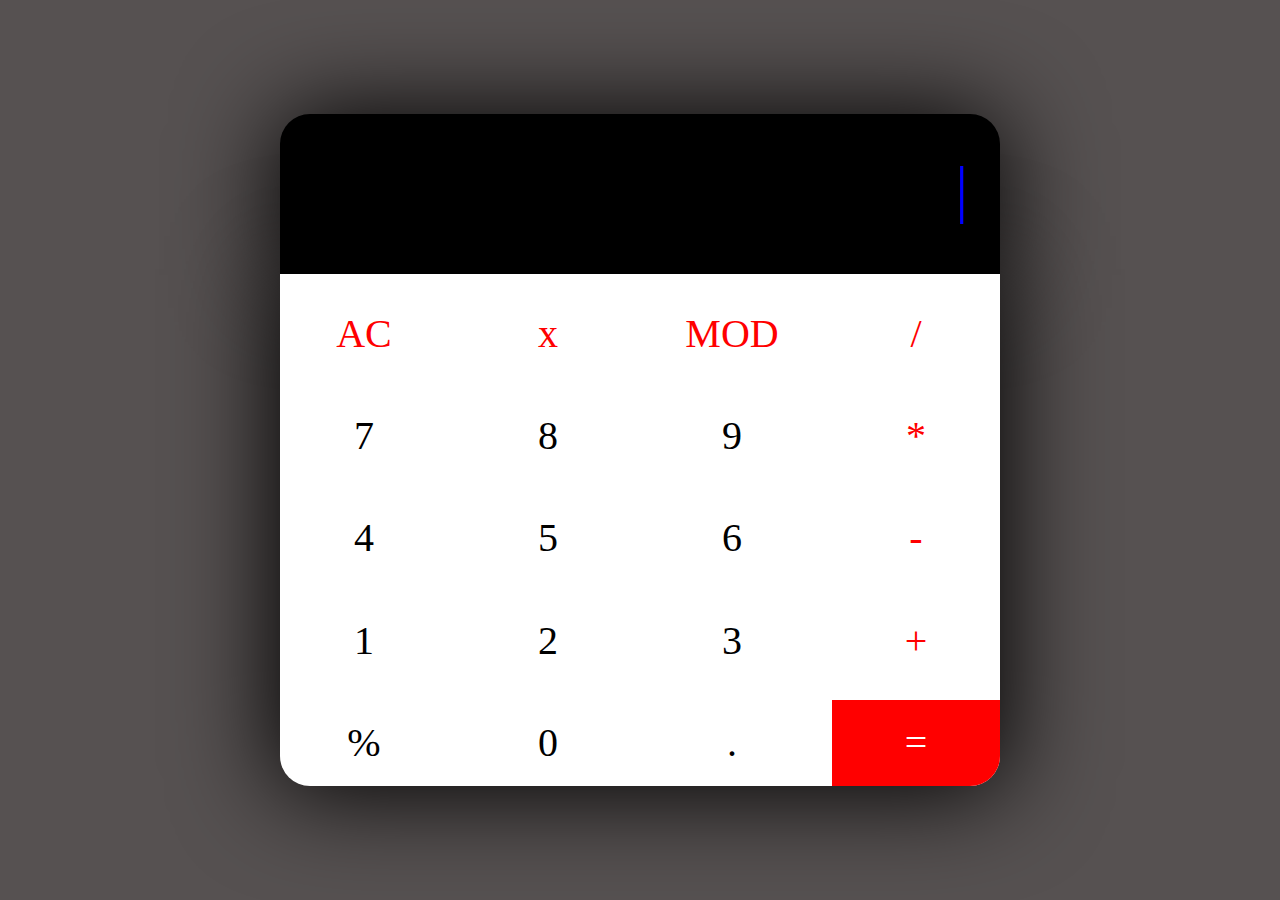
==== index.html @ 7f854582 "Initial commit" ====
<!DOCTYPE html>
<html lang="en">
<head>
    <meta charset="UTF-8">
    <meta name="viewport" content="width=device-width, initial-scale=1.0">
    <title>Calculator for DumbA**</title>
    <link rel="stylesheet" href="style.css">
</head>
<body>
    <div class="wrapper">
        <div class="container">
            <div class="display">
                <div class="text"></div>
                <div class="blink"><span class="txt">|</span></div>
            </div>
            <div class="keyboard">
                <div class="operation btn" id="AC"><span class="txt">AC</span></div>
                <div class="operation btn" id="BackSpace"><span class="txt">x</span></div>
                <div class="operation btn" id="MOD"><span class="txt">MOD</span></div>
                <div class="operation btn" id="divide"><span class="txt">/</span></div>
                <div class="normal btn" id="num7"><span class="txt">7</span></div>
                <div class="normal btn" id="num8"><span class="txt">8</span></div>
                <div class="normal btn" id="num9"><span class="txt">9</span></div>
                <div class="operation btn" id="multiply"><span class="txt">*</span></div>
                <div class="normal btn" id="num4"><span class="txt">4</span></div>
                <div class="normal btn" id="num5"><span class="txt">5</span></div>
                <div class="normal btn" id="num6"><span class="txt">6</span></div>
                <div class="operation btn" id="minus"><span class="txt">-</span></div>
                <div class="normal btn" id="num1"><span class="txt">1</span></div>
                <div class="normal btn" id="num2"><span class="txt">2</span></div>
                <div class="normal btn" id="num3"><span class="txt">3</span></div>
                <div class="operation btn" id="sum"><span class="txt">+</span></div>
                <div class="normal btn" id="percantage"><span class="txt">%</span></div>
                <div class="normal btn" id="num0"><span class="txt">0</span></div>
                <div class="normal btn" id="decimal"><span class="txt">.</span></div>
                <div class="operation btn" id="result"><span class="txt">=</span></div>
            </div>
        </div>
        
    </div>
</body>
</html>
---- style.css ----
* {
    padding: 0;
    margin: 0;
    box-sizing: border-box;
}

@keyframes blink-animation {
    50% {
        opacity: 0;
    }

    /* 0%, 100% {opacity: 1;}
    50% {opacity: 0;} */
}

.blink {
    animation: blink-animation 0.8s steps(1, start) infinite;
    /* animation: blink-animation 0.8s linear infinite; */
}

.wrapper {
    overflow-x: hidden;
    overflow-y: auto;
    display: flex;
    justify-content: center;
    align-items: center;
    flex-direction: column;
    background-color: rgb(86, 81, 81);
    height: 100vh;
}

.display {
    /* margin: 3rem 5rem 0 5rem ; */
    width: 45rem;
    height: 10rem;
    padding: 2rem;
    background-color: black;
    /* border: 10px solid grey; */
    display: flex;
    justify-content: end;
    align-items: end;
    /* border-radius: 10% 10% 0 0; */
    border-radius: 30px 30px 0 0;
    box-shadow: 0px 0px 100px 1px black;

}

.blink,
.text {
    /* bottom: 0;
    right: 0; */
    color: blue;
    padding-bottom: 1rem;
    font-size: 4rem;
}

.keyboard {
    box-shadow: 0px 0px 100px 5px black;
    /* text-align: center; */
    padding-top: 1rem;
    width: 45rem;
    height: 32rem;
    display: grid;
    grid-template-rows: repeat(5, 2fr);
    grid-template-columns: repeat(4, 2fr);
    font-size: 2.5rem;
    gap: 1rem;
    background-color: white;
    border-radius: 0 0 30px 30px;

}

.btn {
    /* border-radius: 50%; */
    display: flex;
    justify-content: center;
    align-items: center;
    /* background-color: grey; */
    color: black;
    font-weight: 300;
}
.txt{
    transition: scale, border-radius, text-shadow, 0.8s;
}
.txt:hover{
    cursor: pointer;
    scale: 1.5;
    text-shadow: 0 0 0.2em grey;
}

/* .btn:hover {
    
} */

.operation {
    color: red;
    font-weight: 500;
}

/* .keyboard #result{
    justify-content: end;
} */
#result {
    background-color: red;
    color: white;
    border-radius: 0 0 30px 0;
    transition: scale, border-radius, text-shadow, 0.8s;
}

#result:hover {
    scale: 1.3;
    border-radius: 30px;
}

/* .display{
    scale: 1.1;
} */
/* .container{
    box-shadow: 0px 0px 10px 10px black;
    background-color: white;
} */
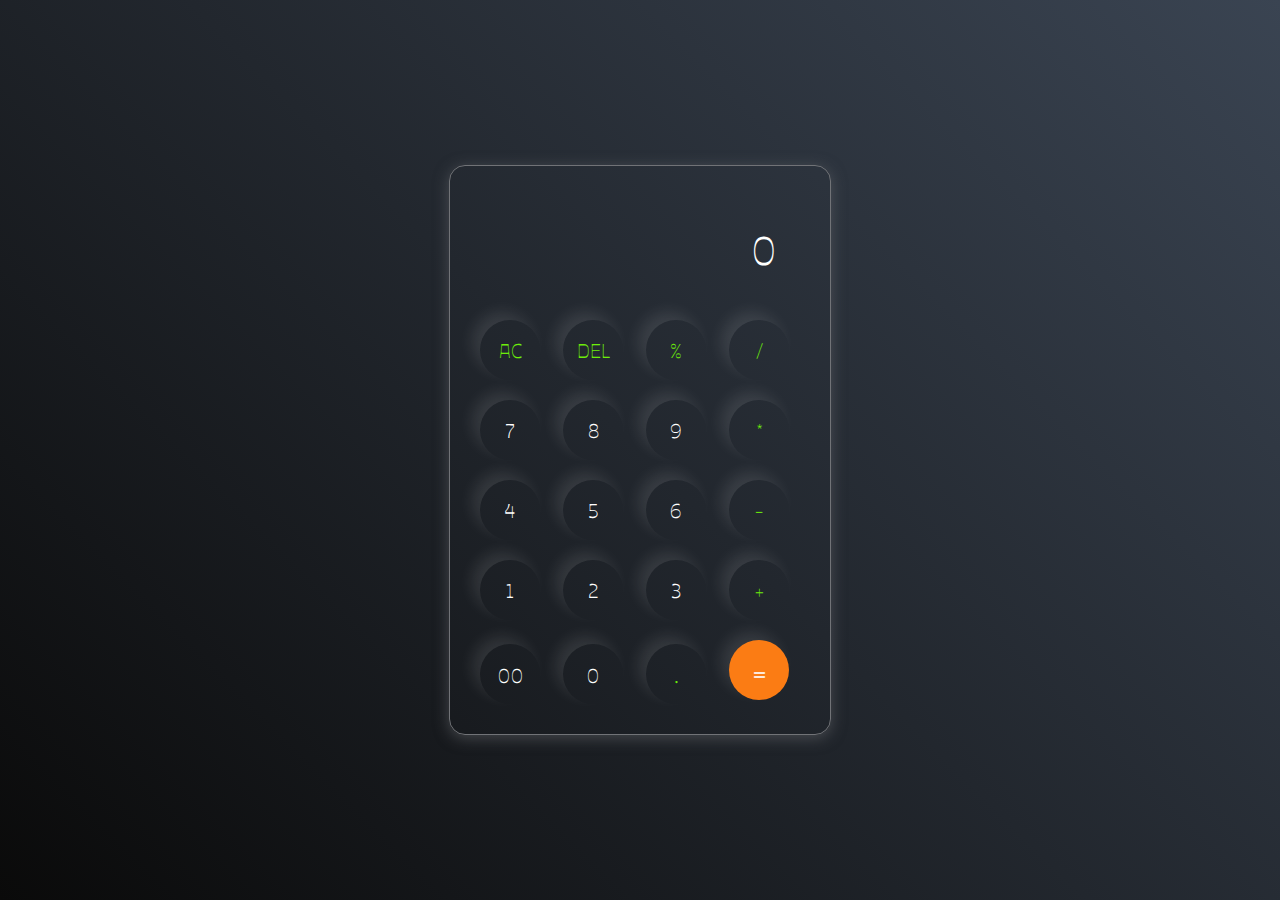
==== commit 31edff9f: "Update index.html" ====
--- a/index.html
+++ b/index.html
@@ -1,42 +1,51 @@
 <!DOCTYPE html>
 <html lang="en">
+
 <head>
     <meta charset="UTF-8">
     <meta name="viewport" content="width=device-width, initial-scale=1.0">
-    <title>Calculator for DumbA**</title>
     <link rel="stylesheet" href="style.css">
+    <title>Calculator</title>
+    <link rel="shortcut icon" href="calculator (1).png" type="image/x-icon">
 </head>
+
 <body>
-    <div class="wrapper">
-        <div class="container">
-            <div class="display">
-                <div class="text"></div>
-                <div class="blink"><span class="txt">|</span></div>
+    <div class="calculator">
+        <input type="text" placeholder="0" id="screen"> 
+        <div class="keyboard">
+            <div class="">
+                <button class="operator">AC</button>
+                <button class="operator">DEL</button>
+                <button class="operator">%</button>
+                <button class="operator">/</button>
             </div>
-            <div class="keyboard">
-                <div class="operation btn" id="AC"><span class="txt">AC</span></div>
-                <div class="operation btn" id="BackSpace"><span class="txt">x</span></div>
-                <div class="operation btn" id="MOD"><span class="txt">MOD</span></div>
-                <div class="operation btn" id="divide"><span class="txt">/</span></div>
-                <div class="normal btn" id="num7"><span class="txt">7</span></div>
-                <div class="normal btn" id="num8"><span class="txt">8</span></div>
-                <div class="normal btn" id="num9"><span class="txt">9</span></div>
-                <div class="operation btn" id="multiply"><span class="txt">*</span></div>
-                <div class="normal btn" id="num4"><span class="txt">4</span></div>
-                <div class="normal btn" id="num5"><span class="txt">5</span></div>
-                <div class="normal btn" id="num6"><span class="txt">6</span></div>
-                <div class="operation btn" id="minus"><span class="txt">-</span></div>
-                <div class="normal btn" id="num1"><span class="txt">1</span></div>
-                <div class="normal btn" id="num2"><span class="txt">2</span></div>
-                <div class="normal btn" id="num3"><span class="txt">3</span></div>
-                <div class="operation btn" id="sum"><span class="txt">+</span></div>
-                <div class="normal btn" id="percantage"><span class="txt">%</span></div>
-                <div class="normal btn" id="num0"><span class="txt">0</span></div>
-                <div class="normal btn" id="decimal"><span class="txt">.</span></div>
-                <div class="operation btn" id="result"><span class="txt">=</span></div>
+            <div class="">
+                <button >7</button>
+                <button >8</button>
+                <button >9</button>
+                <button class="operator">*</button>
+            </div>
+            <div class="">
+                <button >4</button>
+                <button >5</button>
+                <button >6</button>
+                <button class="operator">-</button>
+            </div>
+            <div class="">
+                <button >1</button>
+                <button >2</button>
+                <button >3</button>
+                <button class="operator">+</button>
+            </div>
+            <div class="">
+                <button >00</button>
+                <button >0</button>
+                <button class="operator">.</button>
+                <button id="equal">=</button>
             </div>
         </div>
-        
     </div>
+    <script src="script.js"></script>
 </body>
+
 </html>--- a/style.css
+++ b/style.css
@@ -1,121 +1,56 @@
-* {
+@import url('https://fonts.googleapis.com/css2?family=Truculenta:opsz,wght@12..72,100..900&display=swap');
+@import url('https://fonts.googleapis.com/css2?family=Ojuju:wght@200..800&family=Truculenta:opsz,wght@12..72,100..900&display=swap');
+*{
+    margin: 0;
     padding: 0;
-    margin: 0;
     box-sizing: border-box;
+    /* font-family: "Truculenta", sans-serif; */
+    font-family: "Ojuju", sans-serif;
 }
-
-@keyframes blink-animation {
-    50% {
-        opacity: 0;
-    }
-
-    /* 0%, 100% {opacity: 1;}
-    50% {opacity: 0;} */
-}
-
-.blink {
-    animation: blink-animation 0.8s steps(1, start) infinite;
-    /* animation: blink-animation 0.8s linear infinite; */
-}
-
-.wrapper {
-    overflow-x: hidden;
-    overflow-y: auto;
+body{
+    height: 100vh;
+    width: 100vw;
     display: flex;
     justify-content: center;
     align-items: center;
-    flex-direction: column;
-    background-color: rgb(86, 81, 81);
-    height: 100vh;
+    background: linear-gradient(45deg,#0a0a0a,#3a4452);
 }
-
-.display {
-    /* margin: 3rem 5rem 0 5rem ; */
-    width: 45rem;
-    height: 10rem;
-    padding: 2rem;
-    background-color: black;
-    /* border: 10px solid grey; */
-    display: flex;
-    justify-content: end;
-    align-items: end;
-    /* border-radius: 10% 10% 0 0; */
-    border-radius: 30px 30px 0 0;
-    box-shadow: 0px 0px 100px 1px black;
-
+.calculator{
+    border: 1px solid #717377;
+    padding: 20px;
+    border-radius: 16px;
+    box-shadow: 0px 3px 15px rgba(113,115,119,0.5);
 }
-
-.blink,
-.text {
-    /* bottom: 0;
-    right: 0; */
-    color: blue;
-    padding-bottom: 1rem;
-    font-size: 4rem;
+input{
+    width: 320px;
+    border: none;
+    background-color: transparent;
+    padding: 24px;
+    margin: 10px;
+    font-size: 40px;
+    text-align: right;
+    /* box-shadow: 0px 3px 15px rgba(84,84,84,0.1); */
+    color: #fff;
 }
-
-.keyboard {
-    box-shadow: 0px 0px 100px 5px black;
-    /* text-align: center; */
-    padding-top: 1rem;
-    width: 45rem;
-    height: 32rem;
-    display: grid;
-    grid-template-rows: repeat(5, 2fr);
-    grid-template-columns: repeat(4, 2fr);
-    font-size: 2.5rem;
-    gap: 1rem;
-    background-color: white;
-    border-radius: 0 0 30px 30px;
-
+input::placeholder{
+    color: #fff;
 }
-
-.btn {
-    /* border-radius: 50%; */
-    display: flex;
-    justify-content: center;
-    align-items: center;
-    /* background-color: grey; */
-    color: black;
-    font-weight: 300;
+button{
+    border: none;
+    width: 60px;
+    height: 60px;
+    border-radius: 50%;
+    margin: 10px;
+    background-color: transparent;
+    color: #fff;
+    font-size: 20px;
+    box-shadow: -8px -8px 15px rgba(255,255,255,0.1);
+    cursor: pointer;
 }
-.txt{
-    transition: scale, border-radius, text-shadow, 0.8s;
+.operator{
+    color: #6dee0a;
 }
-.txt:hover{
-    cursor: pointer;
-    scale: 1.5;
-    text-shadow: 0 0 0.2em grey;
-}
-
-/* .btn:hover {
-    
-} */
-
-.operation {
-    color: red;
-    font-weight: 500;
-}
-
-/* .keyboard #result{
-    justify-content: end;
-} */
-#result {
-    background-color: red;
-    color: white;
-    border-radius: 0 0 30px 0;
-    transition: scale, border-radius, text-shadow, 0.8s;
-}
-
-#result:hover {
-    scale: 1.3;
-    border-radius: 30px;
-}
-
-/* .display{
-    scale: 1.1;
-} */
-/* .container{
-    box-shadow: 0px 0px 10px 10px black;
-    background-color: white;
-} */+#equal{
+    background-color: #fb7c14;
+    font-size: 30px;
+}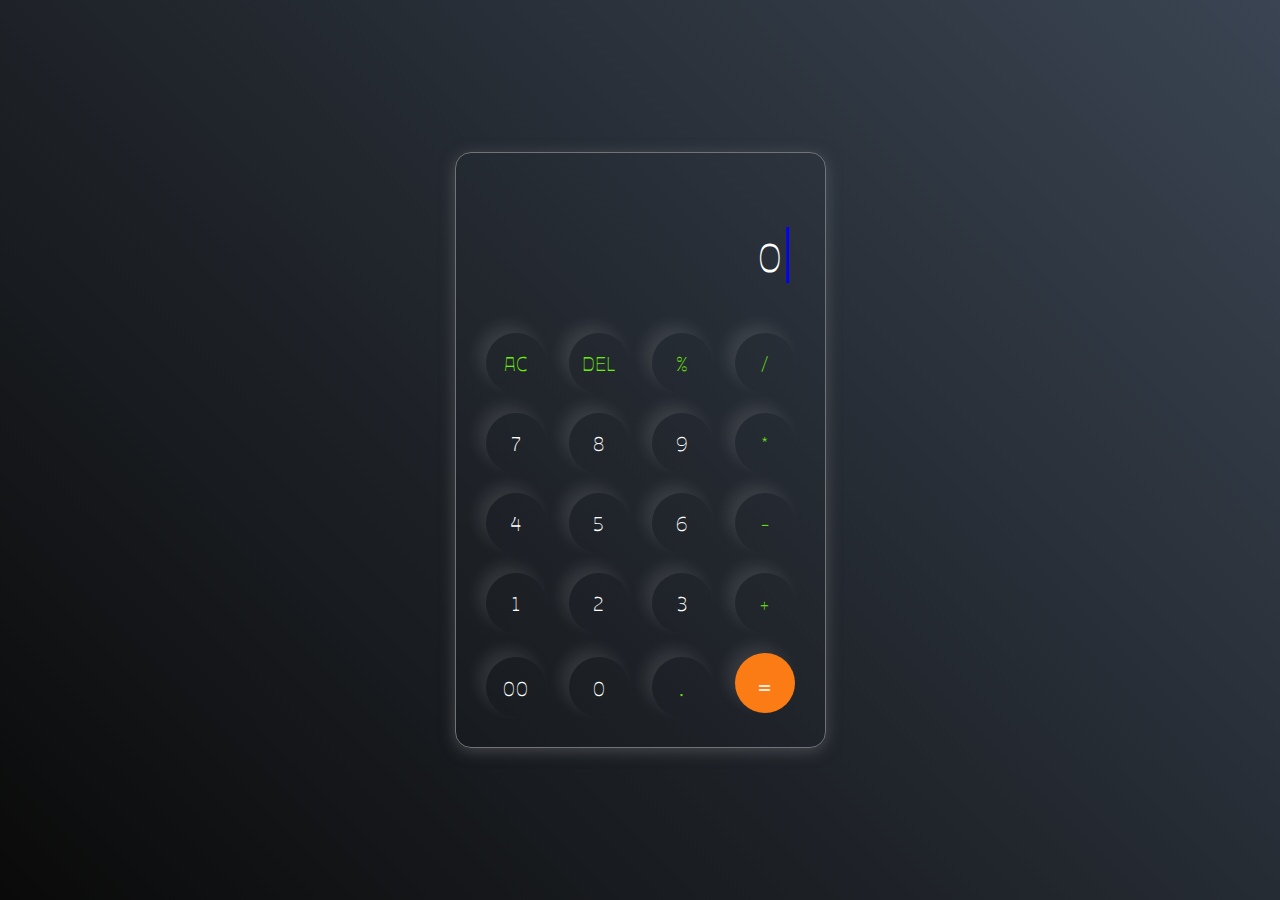
==== commit 58a69c8a: "Update index.html" ====
--- a/index.html
+++ b/index.html
@@ -11,7 +11,11 @@
 
 <body>
     <div class="calculator">
-        <input type="text" placeholder="0" id="screen"> 
+        <div class="display">
+            <div class="blink1"><input type="text" placeholder="0" id="screen"></div>
+            <div id="blink">|</div>
+        </div>
+        
         <div class="keyboard">
             <div class="">
                 <button class="operator">AC</button>
--- a/style.css
+++ b/style.css
@@ -1,41 +1,81 @@
 @import url('https://fonts.googleapis.com/css2?family=Truculenta:opsz,wght@12..72,100..900&display=swap');
 @import url('https://fonts.googleapis.com/css2?family=Ojuju:wght@200..800&family=Truculenta:opsz,wght@12..72,100..900&display=swap');
-*{
+@keyframes blink-animation {
+    to {
+        visibility: hidden;
+    }
+}
+
+@-webkit-keyframes blink-animation {
+    to {
+        visibility: hidden;
+    }
+}
+* {
     margin: 0;
     padding: 0;
     box-sizing: border-box;
-    /* font-family: "Truculenta", sans-serif; */
     font-family: "Ojuju", sans-serif;
 }
-body{
+
+body {
     height: 100vh;
     width: 100vw;
     display: flex;
     justify-content: center;
     align-items: center;
-    background: linear-gradient(45deg,#0a0a0a,#3a4452);
+    background: linear-gradient(45deg, #0a0a0a, #3a4452);
 }
-.calculator{
+
+.display {
+    position: relative;
+}
+
+.display {
+    width: 320px;
+    height: 150px;
+    padding: 20px;
+}
+
+#blink {
+    position: absolute;
+    width: 100%;
+    color: blue;
+    font-size: 80px;
+    padding-right: 20px;
+    text-align: right;
+    animation: blink-animation 1s steps(5, start) infinite;
+    -webkit-animation: blink-animation 1s steps(5, start) infinite;
+}
+
+.blink1 {
+    position: absolute;
+}
+
+.calculator {
     border: 1px solid #717377;
     padding: 20px;
     border-radius: 16px;
-    box-shadow: 0px 3px 15px rgba(113,115,119,0.5);
+    box-shadow: 0px 3px 15px rgba(113, 115, 119, 0.5);
 }
-input{
-    width: 320px;
+
+input {
+    width: 100%;
     border: none;
     background-color: transparent;
     padding: 24px;
     margin: 10px;
+    margin-right: 0;
     font-size: 40px;
     text-align: right;
-    /* box-shadow: 0px 3px 15px rgba(84,84,84,0.1); */
     color: #fff;
 }
-input::placeholder{
+
+input::placeholder {
     color: #fff;
 }
-button{
+
+button {
     border: none;
     width: 60px;
     height: 60px;
@@ -44,13 +84,15 @@
     background-color: transparent;
     color: #fff;
     font-size: 20px;
-    box-shadow: -8px -8px 15px rgba(255,255,255,0.1);
+    box-shadow: -8px -8px 15px rgba(255, 255, 255, 0.1);
     cursor: pointer;
 }
-.operator{
+
+.operator {
     color: #6dee0a;
 }
-#equal{
+
+#equal {
     background-color: #fb7c14;
     font-size: 30px;
 }